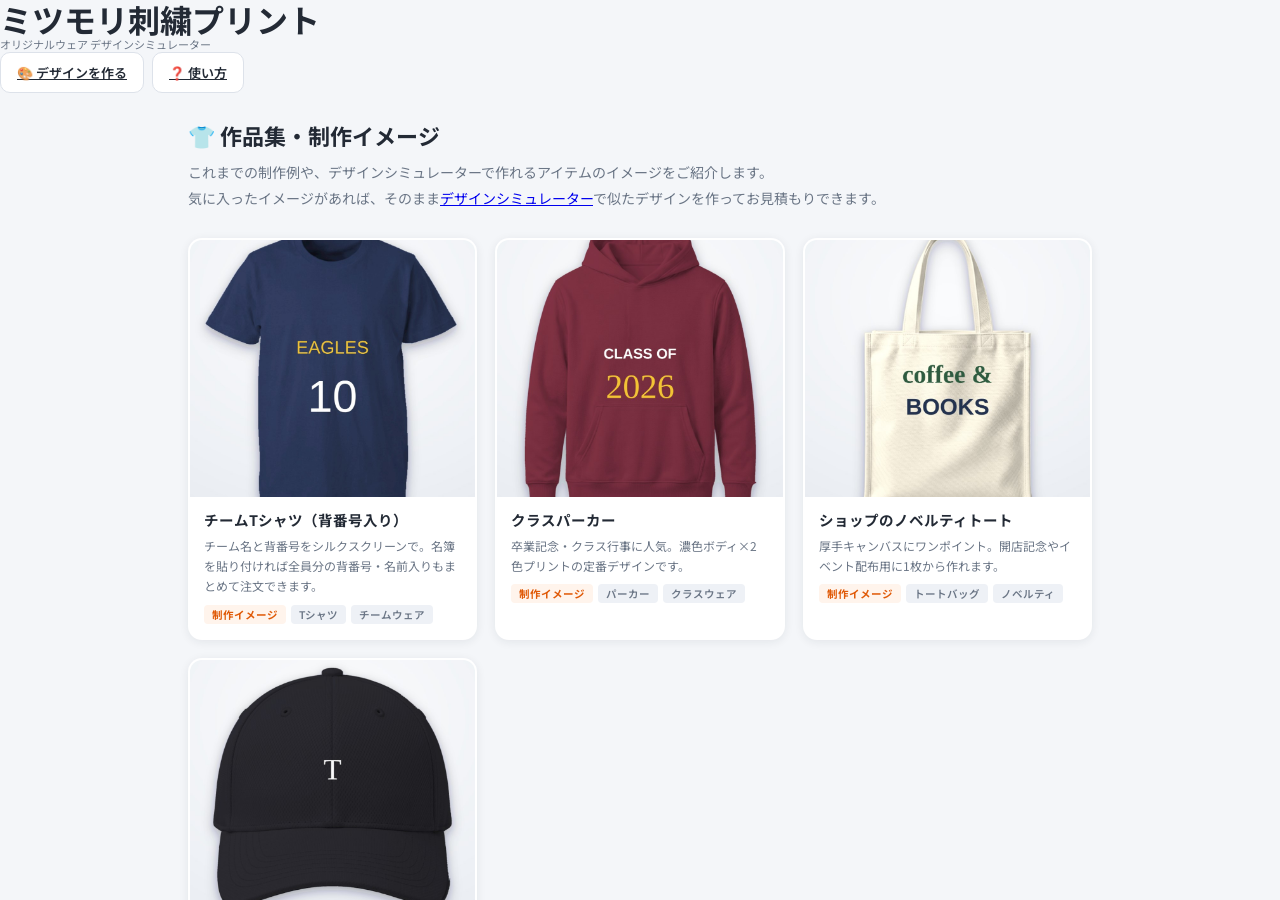
==== works.html @ 9b0c6fc4 "競合調査で採用した5機能を実装（背景透過/フォント45種/マイデザイン/商品間引き継ぎ/作品集） originalprint.jp の調査でユーザー承認を得た採用機能：  ① 画像の自動背景透過（ap" ====
<!DOCTYPE html>
<html lang="ja">
<head>
<meta charset="UTF-8">
<meta name="viewport" content="width=device-width, initial-scale=1.0">
<title>作品集｜ミツモリ刺繍プリント</title>
<meta name="description" content="ミツモリ刺繍プリントの制作事例・作品集。Tシャツ・ポロシャツ・パーカー・キャップ・トートバッグなどのオリジナルウェア制作例をご覧いただけます。">
<link rel="preconnect" href="https://fonts.googleapis.com">
<link rel="preconnect" href="https://fonts.gstatic.com" crossorigin>
<link href="https://fonts.googleapis.com/css2?family=Noto+Sans+JP:wght@400;500;700;900&display=swap" rel="stylesheet">
<link rel="stylesheet" href="css/style.css">
<style>
  /* 作品集ページ専用の追加スタイル（共通の css/style.css を継承） */
  .works-main { max-width: 1080px; margin: 0 auto; padding: 26px 18px 60px; }
  .works-lead { color: var(--sub); font-size: 14px; line-height: 1.9; margin-bottom: 26px; }
  .works-grid { display: grid; grid-template-columns: repeat(auto-fill, minmax(240px, 1fr)); gap: 18px; }
  .work-card {
    background: var(--panel); border-radius: 14px; box-shadow: var(--shadow);
    overflow: hidden; cursor: zoom-in; transition: 0.15s; border: 2px solid transparent;
  }
  .work-card:hover { transform: translateY(-3px); border-color: var(--accent); }
  .work-card img { width: 100%; display: block; aspect-ratio: 10/9; object-fit: cover; background: #eef1f5; }
  .work-body { padding: 12px 14px 14px; }
  .work-body h2 { font-size: 14.5px; margin: 0 0 6px; }
  .work-body p { font-size: 12px; color: var(--sub); line-height: 1.7; margin: 0 0 8px; }
  .work-tags { display: flex; gap: 5px; flex-wrap: wrap; }
  .work-tag { font-size: 10.5px; background: #eef1f6; border-radius: 4px; padding: 2px 8px; color: var(--sub); font-weight: 600; }
  .work-sample { font-size: 10.5px; background: #fff4ec; color: var(--accent-dark); border-radius: 4px; padding: 2px 8px; font-weight: 700; }
  .works-cta {
    margin-top: 40px; text-align: center; background: var(--panel); border-radius: 14px;
    box-shadow: var(--shadow); padding: 30px 20px;
  }
  .works-cta p { color: var(--sub); font-size: 13.5px; margin-bottom: 14px; }
  .works-cta .primary-btn { display: inline-block; text-decoration: none; padding: 13px 34px; }
  /* ライトボックス */
  .lightbox {
    position: fixed; inset: 0; background: rgba(20, 24, 32, 0.82); z-index: 90;
    display: flex; align-items: center; justify-content: center; padding: 24px; cursor: zoom-out;
  }
  .lightbox[hidden] { display: none; }
  .lightbox figure { max-width: min(860px, 94vw); margin: 0; text-align: center; }
  .lightbox img { max-width: 100%; max-height: 76vh; border-radius: 12px; background: #fff; }
  .lightbox figcaption { color: #fff; font-size: 13.5px; margin-top: 12px; line-height: 1.7; }
  .works-empty { text-align: center; color: var(--sub); padding: 60px 0; font-size: 14px; line-height: 2; }
</style>
</head>
<body>

<header id="header">
  <div class="brand">
    <a href="index.html" style="text-decoration:none;color:inherit">
      <h1>ミツモリ刺繍プリント</h1>
      <p class="brand-sub">オリジナルウェア デザインシミュレーター</p>
    </a>
  </div>
  <div class="top-actions">
    <a class="ghost-btn" href="index.html">🎨 デザインを作る</a>
    <a class="ghost-btn" href="docs/manual.html" target="_blank" rel="noopener">❓ 使い方</a>
  </div>
</header>

<main class="works-main">
  <h1 style="font-size:22px;margin-bottom:8px">👕 作品集・制作イメージ</h1>
  <p class="works-lead">
    これまでの制作例や、デザインシミュレーターで作れるアイテムのイメージをご紹介します。<br>
    気に入ったイメージがあれば、そのまま<a href="index.html">デザインシミュレーター</a>で似たデザインを作ってお見積もりできます。
  </p>
  <div class="works-grid" id="worksGrid"></div>
  <div class="works-empty" id="worksEmpty" hidden>作品を準備中です。もうしばらくお待ちください。</div>

  <div class="works-cta">
    <p>あなたのチーム・お店・イベントのオリジナルウェアも、ブラウザだけで今すぐデザインできます。</p>
    <a class="primary-btn" href="index.html">無料でデザインを作ってみる ▶</a>
  </div>
</main>

<div class="lightbox" id="lightbox" hidden>
  <figure>
    <img id="lbImg" src="" alt="">
    <figcaption id="lbCap"></figcaption>
  </figure>
</div>

<script src="js/works-data.js"></script>
<script>
(function () {
  "use strict";
  const esc = (s) => String(s == null ? "" : s).replace(/[&<>"']/g, (c) => ({ "&": "&amp;", "<": "&lt;", ">": "&gt;", '"': "&quot;", "'": "&#39;" }[c]));
  const grid = document.getElementById("worksGrid");
  const works = (typeof WORKS !== "undefined" && Array.isArray(WORKS)) ? WORKS : [];
  if (!works.length) { document.getElementById("worksEmpty").hidden = false; }
  grid.innerHTML = works.map((w, i) => `
    <figure class="work-card" data-i="${i}" style="margin:0">
      <img src="${esc(w.img)}" alt="${esc(w.title)}" loading="lazy">
      <div class="work-body">
        <h2>${esc(w.title)}</h2>
        <p>${esc(w.note)}</p>
        <div class="work-tags">
          ${w.sample ? '<span class="work-sample">制作イメージ</span>' : ""}
          ${(w.tags || []).map((t) => `<span class="work-tag">${esc(t)}</span>`).join("")}
        </div>
      </div>
    </figure>`).join("");

  const lb = document.getElementById("lightbox");
  const lbImg = document.getElementById("lbImg");
  const lbCap = document.getElementById("lbCap");
  grid.addEventListener("click", (e) => {
    const card = e.target.closest(".work-card");
    if (!card) return;
    const w = works[Number(card.dataset.i)];
    if (!w) return;
    lbImg.src = w.img;
    lbImg.alt = w.title;
    lbCap.textContent = `${w.title}${w.sample ? "（制作イメージ）" : ""} — ${w.note}`;
    lb.hidden = false;
  });
  lb.addEventListener("click", () => { lb.hidden = true; lbImg.src = ""; });
  document.addEventListener("keydown", (e) => { if (e.key === "Escape") { lb.hidden = true; lbImg.src = ""; } });
})();
</script>
</body>
</html>
---- css/style.css ----
/* =========================================================================
 * style.css — デザインシミュレーター UI
 * アクセント色などは :root の変数で変更できます。
 * ========================================================================= */
:root {
  --accent: #ff6a13;            /* メインアクセント（オレンジ） */
  --accent-dark: #e05a08;
  --ink: #232a35;
  --sub: #6b7686;
  --line: #dde2ea;
  --bg: #f4f6f9;
  --panel: #ffffff;
  --rail: #2b2f36;
  --radius: 10px;
  --shadow: 0 2px 10px rgba(25, 35, 55, 0.08);
}

* { margin: 0; padding: 0; box-sizing: border-box; }
[hidden] { display: none !important; }
/* ページ全体は縦1画面に固定し、中央の main だけをスクロールさせる。
 * これによりヘッダーと概算バーは常に画面内に固定される
 * （sticky では包含ブロックの都合でスクロール追従できなかった）。 */
html, body { height: 100%; }
body {
  font-family: "Noto Sans JP", "Hiragino Kaku Gothic ProN", sans-serif;
  color: var(--ink);
  background: var(--bg);
  display: flex;
  flex-direction: column;
  height: 100vh;
  height: 100dvh;
  overflow: hidden;
}
button { font-family: inherit; cursor: pointer; }
input, select, textarea { font-family: inherit; font-size: 14px; }

/* ---------------- ヘッダー ---------------- */
.topbar {
  display: flex; align-items: center; gap: 24px;
  background: #fff; border-bottom: 1px solid var(--line);
  padding: 10px 20px; z-index: 50; flex: 0 0 auto;
}
.brand { display: flex; flex-direction: column; line-height: 1.2; }
.brand-name { font-weight: 900; font-size: 18px; color: var(--accent); letter-spacing: 0.02em; }
.brand-sub { font-size: 11px; color: var(--sub); }
.steps { display: flex; gap: 4px; list-style: none; margin-left: auto; }
.steps li {
  display: flex; align-items: center; gap: 7px;
  padding: 7px 16px; border-radius: 999px; font-size: 13px; font-weight: 700;
  color: var(--sub); background: transparent;
}
.steps li .num {
  width: 22px; height: 22px; border-radius: 50%;
  background: #cfd6e0; color: #fff; font-size: 12px;
  display: inline-flex; align-items: center; justify-content: center;
}
.steps li.active { background: #fff2e8; color: var(--accent-dark); }
.steps li.active .num { background: var(--accent); }
.steps li.done .num { background: #38b26a; }
.top-actions { display: flex; gap: 8px; }

/* ---------------- 汎用ボタン ---------------- */
.primary-btn {
  background: var(--accent); color: #fff; border: none;
  padding: 12px 26px; border-radius: var(--radius);
  font-size: 15px; font-weight: 700; box-shadow: var(--shadow);
  transition: background 0.15s;
}
.primary-btn:hover { background: var(--accent-dark); }
.primary-btn:disabled { background: #c9ced6; cursor: not-allowed; box-shadow: none; }
.ghost-btn {
  background: #fff; color: var(--ink); border: 1px solid var(--line);
  padding: 10px 16px; border-radius: var(--radius); font-size: 13px; font-weight: 600;
  display: inline-flex; align-items: center; gap: 6px;
}
.ghost-btn:hover { border-color: var(--accent); color: var(--accent-dark); }
.primary-btn.small, .ghost-btn.small { padding: 7px 14px; font-size: 12px; }

/* ---------------- ステップ表示 ---------------- */
main { flex: 1 1 auto; overflow-y: auto; min-height: 0; }
.step { display: none; }
.step.active { display: block; }
/* STEP2（エディタ）は main の高さいっぱいに広げ、内部の各パネルで個別スクロール */
#step2.active { height: 100%; }

/* ---------------- STEP1 商品選択 ---------------- */
.step1-inner { max-width: 1080px; margin: 0 auto; padding: 36px 20px 60px; }
.step1-inner h1 { font-size: 26px; margin-bottom: 10px; }
.lead { color: var(--sub); margin-bottom: 22px; font-size: 14px; }
.restore-banner {
  display: flex; align-items: center; gap: 12px; flex-wrap: wrap;
  background: #fff8ef; border: 1px solid #ffd9b8; border-radius: var(--radius);
  padding: 12px 16px; margin-bottom: 20px; font-size: 14px;
}
.product-grid {
  display: grid; grid-template-columns: repeat(auto-fill, minmax(220px, 1fr)); gap: 18px;
}
.product-card {
  background: var(--panel); border: 2px solid transparent; border-radius: 14px;
  box-shadow: var(--shadow); padding: 14px; text-align: left; transition: 0.15s;
}
.product-card:hover { border-color: var(--accent); transform: translateY(-2px); }
/* 商品サムネは薄いスタジオ調タイル背景＋接地シャドウ。白い商品でも輪郭・立体感が出る */
.product-card svg { width: 100%; height: 190px; display: block; border-radius: 10px;
  background: radial-gradient(125% 100% at 50% 30%, #f6f8fa 0%, #eaedf1 60%, #dfe3e9 100%);
  filter: drop-shadow(0 9px 11px rgba(28, 40, 60, 0.17)); }
.product-card .pc-cat { font-size: 11px; color: var(--accent-dark); font-weight: 700; }
.product-card .pc-name { font-size: 15px; font-weight: 700; margin: 2px 0; }
.product-card .pc-price { font-size: 13px; color: var(--sub); }
.product-card .pc-price b { color: var(--ink); font-size: 16px; }
.product-card .pc-note { font-size: 11px; color: var(--sub); margin-top: 6px; }
.product-card .pc-badges { margin-top: 6px; display: flex; gap: 4px; flex-wrap: wrap; }
.pc-badge { font-size: 10px; background: #eef1f6; border-radius: 4px; padding: 2px 7px; color: var(--sub); font-weight: 600; }

/* ---------------- STEP2 エディタ ---------------- */
.editor-layout {
  display: grid;
  grid-template-columns: 74px 264px 1fr 240px;
  gap: 0;
  height: 100%;
  min-height: 540px;
}
.toolrail {
  background: var(--rail); display: flex; flex-direction: column; padding-top: 8px;
}
.toolrail button {
  background: none; border: none; color: #aab2bd;
  padding: 13px 4px; font-size: 11px; font-weight: 700;
  display: flex; flex-direction: column; align-items: center; gap: 4px;
  border-left: 3px solid transparent;
}
.toolrail button .tr-icon { font-size: 19px; font-style: normal; }
.toolrail button.active { color: #fff; background: rgba(255, 255, 255, 0.08); border-left-color: var(--accent); }
.toolrail button:hover { color: #fff; }

.toolpanel {
  background: var(--panel); border-right: 1px solid var(--line);
  overflow-y: auto; padding: 16px 14px;
}
.toolpanel h3 { font-size: 13px; margin-bottom: 10px; color: var(--ink); }
.toolpanel .tp-section { margin-bottom: 18px; }
.tp-label { font-size: 11.5px; font-weight: 700; color: var(--sub); display: block; margin: 10px 0 5px; }
.toolpanel textarea, .toolpanel select, .toolpanel input[type="text"] {
  width: 100%; border: 1px solid var(--line); border-radius: 8px; padding: 8px;
}
.toolpanel textarea { resize: vertical; min-height: 54px; }
.toolpanel input[type="range"] { width: 100%; accent-color: var(--accent); }
.range-row { display: flex; align-items: center; gap: 8px; }
.range-row output { font-size: 12px; color: var(--sub); min-width: 34px; text-align: right; }

.swatches { display: flex; flex-wrap: wrap; gap: 7px; }
.swatch {
  width: 30px; height: 30px; border-radius: 50%;
  border: 2px solid rgba(0, 0, 0, 0.12); padding: 0;
  position: relative; flex: 0 0 auto;
}
.swatch.selected { outline: 3px solid var(--accent); outline-offset: 2px; }
.swatch-name { font-size: 11px; color: var(--sub); margin-top: 6px; min-height: 15px; }

.stamp-grid { display: grid; grid-template-columns: repeat(4, 1fr); gap: 8px; }
.stamp-btn {
  background: #f6f8fb; border: 1px solid var(--line); border-radius: 8px;
  aspect-ratio: 1; padding: 8px;
}
.stamp-btn:hover { border-color: var(--accent); background: #fff4ec; }
.stamp-btn svg { width: 100%; height: 100%; }

.upload-zone {
  border: 2px dashed var(--line); border-radius: var(--radius);
  padding: 26px 12px; text-align: center; color: var(--sub); font-size: 12.5px;
  background: #fafbfd; cursor: pointer;
}
.upload-zone.dragover { border-color: var(--accent); background: #fff4ec; }
.upload-note { font-size: 11px; color: var(--sub); margin-top: 10px; line-height: 1.7; }
/* 背景透過（選択中の画像）操作列 */
.bg-remove-row { display: flex; flex-direction: column; gap: 8px; }
.bg-remove-row select { padding: 8px; border: 1px solid var(--line); border-radius: 8px; font-size: 12.5px; }
.bg-remove-row .primary-btn { padding: 10px; font-size: 13.5px; }
.bg-remove-row button:not(.primary-btn) {
  padding: 8px; border: 1px solid var(--line); border-radius: 8px; background: #fff;
  font-size: 12.5px; color: var(--ink); cursor: pointer;
}
.bg-remove-row button:not(.primary-btn):disabled { opacity: 0.45; cursor: default; }

/* ---- マイデザイン ---- */
.md-note { font-size: 12px; color: var(--sub); line-height: 1.7; margin: 6px 0 12px; }
.md-savebar { display: flex; gap: 8px; margin-bottom: 14px; flex-wrap: wrap; }
.md-savebar input { flex: 1; min-width: 200px; padding: 10px; border: 1px solid var(--line); border-radius: 8px; font-size: 13px; }
.md-savebar .primary-btn { padding: 10px 16px; font-size: 13px; }
.md-grid { display: grid; grid-template-columns: repeat(auto-fill, minmax(160px, 1fr)); gap: 12px; max-height: 46vh; overflow-y: auto; padding: 2px; }
.md-card { border: 1px solid var(--line); border-radius: 12px; padding: 10px; background: #fff; margin: 0; display: flex; flex-direction: column; gap: 6px; }
.md-card img { width: 100%; border-radius: 8px; background: #f1f3f7; display: block; }
.md-noimg { width: 100%; aspect-ratio: 700/760; border-radius: 8px; background: #f1f3f7; display: flex; align-items: center; justify-content: center; font-size: 34px; }
.md-card figcaption b { display: block; font-size: 13px; overflow: hidden; text-overflow: ellipsis; white-space: nowrap; }
.md-card figcaption span { font-size: 11px; color: var(--sub); }
.md-actions { display: flex; gap: 6px; }
.md-actions .primary-btn { flex: 1; padding: 7px 0; font-size: 12.5px; margin: 0; }
.md-actions button:not(.primary-btn) {
  padding: 7px 10px; border: 1px solid var(--line); border-radius: 8px; background: #fff;
  font-size: 12px; color: var(--sub); cursor: pointer;
}
.md-actions button:not(.primary-btn):hover { color: #d33; border-color: #d33; }
.md-empty { font-size: 13px; color: var(--sub); text-align: center; padding: 26px 0; line-height: 1.9; }
.md-close { margin-top: 14px; }

.method-option {
  display: block; border: 2px solid var(--line); border-radius: var(--radius);
  padding: 10px 12px; margin-bottom: 8px; cursor: pointer; background: #fff;
}
.method-option.selected { border-color: var(--accent); background: #fff8f2; }
.method-option .mo-name { font-weight: 700; font-size: 13.5px; }
.method-option .mo-desc { font-size: 11px; color: var(--sub); margin-top: 3px; line-height: 1.5; }
.method-option input { margin-right: 6px; accent-color: var(--accent); }

.canvas-col { display: flex; flex-direction: column; min-width: 0; }
.canvas-toolbar {
  display: flex; gap: 14px; padding: 8px 12px; background: #fff;
  border-bottom: 1px solid var(--line); flex-wrap: wrap;
}
.ct-group { display: flex; gap: 4px; }
.canvas-toolbar button {
  background: #fff; border: 1px solid var(--line); border-radius: 7px;
  padding: 6px 11px; font-size: 12px; font-weight: 600; color: var(--ink);
}
.canvas-toolbar button:hover { border-color: var(--accent); color: var(--accent-dark); }
.canvas-toolbar button.on { background: var(--accent); border-color: var(--accent); color: #fff; }
.canvas-wrap {
  flex: 1; display: flex; align-items: center; justify-content: center;
  overflow: hidden; background: radial-gradient(130% 100% at 50% 28%, #fbfcfd 0%, #eef1f5 58%, #e3e7ed 100%);
  position: relative;
}
/* 商品モックアップに接地シャドウ（白い商品も立体的に見せる） */
#stage .mockup { filter: drop-shadow(0 12px 16px rgba(28, 40, 60, 0.16)); }
#stage { width: 100%; height: 100%; touch-action: none; user-select: none; }
#stage .obj.editable { cursor: move; }

.position-bar {
  display: flex; align-items: center; gap: 12px;
  background: #fff; border-top: 1px solid var(--line); padding: 8px 14px;
}
.pb-label { font-size: 12px; font-weight: 700; color: var(--sub); flex: 0 0 auto; }
.pb-thumbs { display: flex; gap: 8px; overflow-x: auto; }
.pos-thumb {
  border: 2px solid var(--line); background: #fff; border-radius: 8px;
  width: 76px; padding: 5px 4px 3px; flex: 0 0 auto; position: relative;
}
.pos-thumb.selected { border-color: var(--accent); background: #fff8f2; }
.pos-thumb svg { width: 100%; height: 44px; display: block; }
.pos-thumb .pt-name { font-size: 10px; font-weight: 700; color: var(--sub); display: block; margin-top: 2px; }
.pos-thumb.selected .pt-name { color: var(--accent-dark); }
.pos-thumb .pt-count {
  position: absolute; top: -7px; right: -7px; background: var(--accent); color: #fff;
  border-radius: 50%; width: 19px; height: 19px; font-size: 11px; font-weight: 700;
  display: flex; align-items: center; justify-content: center;
}

.side-panel {
  background: var(--panel); border-left: 1px solid var(--line);
  overflow-y: auto; padding: 14px 12px; display: flex; flex-direction: column; gap: 14px;
}
.side-box h3 { font-size: 12.5px; margin-bottom: 8px; }
.layer-list { display: flex; flex-direction: column; gap: 5px; min-height: 40px; }
.layer-row {
  display: flex; align-items: center; gap: 6px;
  border: 1px solid var(--line); border-radius: 8px; padding: 6px 8px;
  font-size: 12px; background: #fff; cursor: pointer;
}
.layer-row.selected { border-color: var(--accent); background: #fff8f2; }
.layer-row .lr-label { flex: 1; overflow: hidden; text-overflow: ellipsis; white-space: nowrap; }
.layer-row button {
  background: none; border: none; font-size: 13px; color: var(--sub); padding: 2px 4px;
}
.layer-row button:hover { color: var(--accent-dark); }
.layer-empty { font-size: 11.5px; color: var(--sub); }
.area-info { font-size: 12px; color: var(--sub); line-height: 1.8; }
.area-info b { color: var(--ink); }
.method-chip {
  display: inline-block; background: #eef7f0; color: #237a46; border-radius: 5px;
  font-size: 11px; font-weight: 700; padding: 2px 8px;
}

/* ---------------- STEP3 見積もり ---------------- */
.quote-layout {
  max-width: 1080px; margin: 0 auto; padding: 30px 20px 60px;
  display: grid; grid-template-columns: 1fr 1.2fr; gap: 28px; align-items: start;
}
.quote-form, .quote-result {
  background: var(--panel); border-radius: 14px; box-shadow: var(--shadow); padding: 24px;
}
.quote-form h2, .quote-result h2 { font-size: 18px; margin-bottom: 6px; }
.hint { font-size: 12px; color: var(--sub); margin-bottom: 16px; }
.size-inputs { display: grid; grid-template-columns: repeat(auto-fill, minmax(96px, 1fr)); gap: 10px; }
.size-cell label { font-size: 12px; font-weight: 700; color: var(--sub); display: block; margin-bottom: 4px; }
.size-cell input {
  width: 100%; border: 1px solid var(--line); border-radius: 8px; padding: 9px 8px;
  font-size: 16px; text-align: center;
}
.size-cell input:focus { border-color: var(--accent); outline: none; }
.size-note { font-size: 10.5px; color: var(--sub); }
.customer-box { margin-top: 18px; }
.customer-box label { font-size: 12px; font-weight: 700; color: var(--sub); }
.customer-box input { width: 100%; margin-top: 5px; border: 1px solid var(--line); border-radius: 8px; padding: 9px; }

.alert { border-radius: 8px; padding: 10px 12px; font-size: 12.5px; margin-top: 14px; line-height: 1.6; }
.alert.warn { background: #fff8e8; border: 1px solid #f0d890; color: #8a6d1a; }
.alert.error { background: #fdeeee; border: 1px solid #f0b6b6; color: #a13030; }

.design-summary { margin-top: 18px; display: flex; flex-wrap: wrap; gap: 10px; }
.ds-item {
  border: 1px solid var(--line); border-radius: 10px; padding: 8px; width: 108px;
  text-align: center; background: #fff;
}
.ds-item svg { width: 100%; height: 62px; }
.ds-item .ds-name { font-size: 11px; font-weight: 700; }
.ds-item .ds-meta { font-size: 10px; color: var(--sub); }

.quote-table { width: 100%; border-collapse: collapse; font-size: 13px; margin-top: 8px; }
.quote-table th {
  text-align: left; font-size: 11px; color: var(--sub); font-weight: 700;
  border-bottom: 2px solid var(--line); padding: 6px 8px;
}
.quote-table td { border-bottom: 1px solid var(--line); padding: 8px; vertical-align: top; }
.quote-table td.num, .quote-table th.num { text-align: right; white-space: nowrap; }
.quote-table .q-detail { font-size: 11px; color: var(--sub); display: block; }
.quote-totals { margin-top: 14px; border-top: 2px solid var(--ink); padding-top: 12px; }
.qt-row { display: flex; justify-content: space-between; font-size: 13.5px; padding: 3px 4px; }
.qt-row.total { font-size: 20px; font-weight: 900; color: var(--accent-dark); padding-top: 8px; }
.qt-row.per { color: var(--sub); font-size: 12.5px; }
.quote-empty { color: var(--sub); font-size: 13px; padding: 20px 0; }
.quote-actions { margin-top: 20px; display: flex; flex-direction: column; gap: 10px; }
.dl-row { display: flex; gap: 8px; flex-wrap: wrap; }
.primary-btn.full, .ghost-btn.full { width: 100%; justify-content: center; }

/* ---------------- 注文フォーム ---------------- */
.form-head { margin-top: 26px; padding-top: 18px; border-top: 1px solid var(--line); }
.contact-grid { display: grid; grid-template-columns: 1fr 1fr; gap: 12px; margin-top: 6px; }
.contact-grid label { font-size: 12px; font-weight: 700; color: var(--sub); display: flex; flex-direction: column; gap: 5px; }
.contact-grid label.full { grid-column: 1 / -1; }
.contact-grid input, .contact-grid textarea {
  border: 1px solid var(--line); border-radius: 8px; padding: 9px 10px; font-weight: 400; color: var(--ink);
}
.contact-grid input:focus, .contact-grid textarea:focus { border-color: var(--accent); outline: none; }
.contact-grid textarea { resize: vertical; }
.req { background: var(--accent); color: #fff; font-size: 10px; border-radius: 4px; padding: 1px 6px; margin-left: 4px; }

.prod-box, .order-box {
  margin-top: 16px; border: 1px solid var(--line); border-radius: 12px; padding: 14px 16px; background: #fbfcfe;
}
.prod-box h3, .order-box h3 { font-size: 14px; margin-bottom: 4px; }
.prod-box .dl-row { margin-top: 8px; }
.order-box { border-color: var(--box-line, #ffd9b8); background: #fff8f2; }
.agree-row { display: flex; gap: 9px; align-items: flex-start; font-size: 12.5px; color: var(--ink); margin: 10px 0 12px; cursor: pointer; line-height: 1.6; }
.agree-row input { margin-top: 3px; width: 17px; height: 17px; accent-color: var(--accent); flex: 0 0 auto; }
.agree-row a { color: var(--accent-dark); }
.order-note { font-size: 11px; color: var(--sub); margin-top: 10px; line-height: 1.7; }
#orderErrors .alert ul { margin: 6px 0 0 18px; }
#orderErrors .alert li { margin: 2px 0; }

/* 注文完了オーバーレイ */
.order-complete {
  position: fixed; inset: 0; z-index: 300; background: rgba(20, 28, 42, 0.55);
  display: flex; align-items: center; justify-content: center; padding: 20px;
}
.order-complete[hidden] { display: none; }
.oc-card {
  background: #fff; border-radius: 16px; max-width: 480px; width: 100%;
  box-shadow: 0 18px 50px rgba(0, 0, 0, 0.3); padding: 30px 28px; text-align: center;
  max-height: 90vh; overflow-y: auto;
}
.oc-badge { font-size: 44px; }
.oc-card h2 { font-size: 20px; margin: 6px 0 10px; }
.oc-card p { font-size: 13.5px; color: var(--ink); line-height: 1.7; margin: 8px 0; }
.oc-no { font-size: 15px; }
.oc-no b { color: var(--accent-dark); font-size: 18px; letter-spacing: 0.03em; }
.oc-fallback { color: var(--sub); font-size: 12px; margin-top: 14px; }
.oc-text { width: 100%; border: 1px solid var(--line); border-radius: 8px; padding: 8px; font-size: 11px; margin: 6px 0; }
.oc-tel { background: #fff8f2; border-radius: 8px; padding: 8px; font-size: 12.5px; }
.oc-tel b { color: var(--accent-dark); }
.oc-card .primary-btn { margin-top: 14px; }

/* チーム名簿 */
.roster-box { margin-top: 16px; border: 1px solid var(--line); border-radius: 10px; background: #fbfcfe; }
.roster-box > summary { cursor: pointer; padding: 12px 16px; font-weight: 700; font-size: 14px; list-style: none; }
.roster-box > summary::-webkit-details-marker { display: none; }
.roster-box > summary::before { content: "▸ "; color: var(--accent); }
.roster-box[open] > summary::before { content: "▾ "; }
.roster-inner { padding: 0 16px 16px; }
.roster-inner code { background: rgba(127,127,127,.15); padding: 1px 5px; border-radius: 4px; font-size: .9em; }
.roster-toggle { display: flex; align-items: center; gap: 8px; font-size: 13px; font-weight: 700; margin: 6px 0; cursor: pointer; }
.roster-toggle input { width: 16px; height: 16px; accent-color: var(--accent); }
.roster-inner textarea { width: 100%; border: 1px solid var(--line); border-radius: 8px; padding: 9px; font-size: 13px; resize: vertical; }
.roster-actions { display: flex; align-items: center; gap: 12px; margin: 10px 0; }
.roster-count { font-size: 12.5px; color: var(--sub); font-weight: 700; }
.roster-table { max-height: 220px; overflow-y: auto; }
.roster-table table { width: 100%; border-collapse: collapse; font-size: 12.5px; }
.roster-table th, .roster-table td { border: 1px solid var(--line); padding: 5px 9px; text-align: left; }
.roster-table th { background: rgba(255,106,19,.08); color: var(--accent-dark); position: sticky; top: 0; }
.roster-grid { grid-template-columns: repeat(auto-fill, minmax(180px, 1fr)); }
.roster-grid .fp-fig figcaption { font-size: 11px; }

/* 全面プレビュー */
.fp-card { max-width: 860px; text-align: left; }
.fp-inner h2 { font-size: 18px; text-align: center; }
.fp-sub { text-align: center; color: var(--sub); font-size: 13px; margin-bottom: 12px; }
.fp-grid { display: grid; grid-template-columns: repeat(auto-fit, minmax(260px, 1fr)); gap: 14px; }
.fp-fig { border: 1px solid var(--line); border-radius: 12px; overflow: hidden; background: #fff; margin: 0; }
.fp-fig img { width: 100%; display: block; background: #fff; }
.fp-svg { background: #fff; }
.fp-svg svg { width: 100%; height: auto; display: block; }
.fp-fig figcaption { padding: 8px 12px; font-size: 12px; border-top: 1px solid var(--line); }
.fp-fig figcaption span { color: var(--sub); }
.fp-note { text-align: center; color: var(--sub); font-size: 11.5px; margin-top: 10px; }
.fp-card .primary-btn { display: block; margin: 12px auto 0; }

/* ---------------- 概算バー ---------------- */
.estimate-bar {
  flex: 0 0 auto; z-index: 50;
  background: #fff; border-top: 2px solid var(--line);
  display: flex; align-items: center; justify-content: space-between;
  padding: 10px 22px; gap: 16px;
}
.eb-label { font-size: 11px; color: var(--sub); font-weight: 700; display: block; }
.eb-total b { font-size: 24px; color: var(--accent-dark); letter-spacing: 0.01em; }
.eb-per { font-size: 12px; color: var(--sub); margin-left: 10px; }
.eb-nav { display: flex; gap: 10px; }

/* ---------------- 見積書（印刷用） ---------------- */
.quote-sheet { display: none; }
@media print {
  body > *:not(#quoteSheet) { display: none !important; }
  /* 画面用の height:100dvh / overflow:hidden のままだと2ページ目以降が
   * 切り捨てられるため、印刷時は解除して全ページ出力する */
  html, body { height: auto !important; overflow: visible !important; }
  body { background: #fff; display: block; }
  .quote-sheet { display: block; padding: 10mm 12mm; font-size: 12px; color: #000; }
  .qs-header { display: flex; justify-content: space-between; align-items: flex-start; margin-bottom: 8mm; }
  .qs-title { font-size: 26px; letter-spacing: 0.35em; font-weight: 700; }
  .qs-shop { text-align: right; font-size: 11px; line-height: 1.7; }
  .qs-shop .qs-shopname { font-size: 14px; font-weight: 700; }
  .qs-to { font-size: 16px; border-bottom: 1.5px solid #000; display: inline-block; padding: 2px 30px 2px 4px; margin-bottom: 4mm; }
  .qs-meta { font-size: 11px; margin-bottom: 5mm; }
  .qs-grand { font-size: 18px; font-weight: 700; border: 2px solid #000; display: inline-block; padding: 3mm 10mm; margin-bottom: 5mm; }
  .qs-table { width: 100%; border-collapse: collapse; margin-bottom: 5mm; }
  .qs-table th, .qs-table td { border: 1px solid #555; padding: 2mm 2.5mm; }
  .qs-table th { background: #f0f0f0; font-size: 11px; }
  .qs-table td.num { text-align: right; }
  .qs-table td .q-detail { color: #555; font-size: 10px; display: block; }
  .qs-designs { display: flex; gap: 6mm; flex-wrap: wrap; margin-bottom: 5mm; }
  .qs-designs figure { text-align: center; font-size: 10px; }
  .qs-designs svg { width: 34mm; height: 24mm; border: 1px solid #ccc; }
  .qs-note { font-size: 10px; color: #444; line-height: 1.8; }
}

/* ---------------- 追加UI（テンプレ・トースト・フロー） ---------------- */
.flow-strip {
  display: flex; gap: 10px; flex-wrap: wrap; margin-bottom: 24px;
}
.flow-strip span {
  background: #fff; border: 1px solid var(--line); border-radius: 999px;
  padding: 7px 14px; font-size: 12px; color: var(--sub); font-weight: 600;
  display: inline-flex; align-items: center; gap: 8px;
}
.flow-strip b {
  background: var(--accent); color: #fff; width: 20px; height: 20px; border-radius: 50%;
  display: inline-flex; align-items: center; justify-content: center; font-size: 11px;
}

.template-grid { display: grid; grid-template-columns: 1fr 1fr; gap: 10px; }
.template-card {
  background: #fff; border: 1.5px solid var(--line); border-radius: 10px;
  padding: 8px 6px; text-align: center; transition: 0.15s;
}
.template-card:hover { border-color: var(--accent); background: #fff8f2; transform: translateY(-1px); }
.template-card svg { width: 100%; height: 84px; display: block; background: #fafbfd; border-radius: 6px; }
.template-card .tc-name { display: block; font-size: 11.5px; font-weight: 700; margin-top: 6px; }
.template-card .tc-tag { display: block; font-size: 10px; color: var(--sub); }

.check-row {
  display: flex; align-items: center; gap: 7px;
  font-size: 12.5px; font-weight: 600; margin-top: 12px; cursor: pointer;
}
.check-row input { accent-color: var(--accent); width: 16px; height: 16px; }

.sel-actions { margin-left: auto; }
.sel-actions button { background: #eef4ff; border-color: #bcd2f7; }
.sel-actions button:disabled { opacity: 0.4; cursor: not-allowed; }

.toast-box {
  position: fixed; right: 18px; bottom: 84px; z-index: 200;
  display: flex; flex-direction: column; gap: 8px; align-items: flex-end;
  pointer-events: none;
}
.toast {
  background: #2b2f36; color: #fff; font-size: 13px; font-weight: 600;
  border-radius: 10px; padding: 11px 16px; max-width: 340px;
  box-shadow: 0 6px 22px rgba(20, 30, 50, 0.25);
  opacity: 0; transform: translateY(8px); transition: 0.3s;
}
.toast.show { opacity: 1; transform: translateY(0); }
.toast.warn { background: #8a4d10; }

/* ---------------- レスポンシブ ---------------- */
@media (max-width: 1080px) {
  /* レイヤー・エリア情報パネルは消さず、キャンバスの下に全幅で並べる
   * （タブレット・スマホでも重ね順の入替と色数/実寸の確認ができるように） */
  .editor-layout {
    grid-template-columns: 64px 230px 1fr;
    grid-template-rows: minmax(0, 1fr) auto;
    height: auto; min-height: calc(100vh - 130px);
  }
  .toolrail { grid-row: 1 / 3; }
  .toolpanel { grid-row: 1 / 3; }
  .side-panel {
    grid-column: 3; grid-row: 2;
    border-left: none; border-top: 1px solid var(--line);
    flex-direction: row; flex-wrap: wrap; gap: 20px;
  }
  .side-panel .side-box { flex: 1 1 240px; }
  .quote-layout { grid-template-columns: 1fr; }
}
@media (max-width: 760px) {
  .topbar { flex-wrap: wrap; gap: 8px; padding: 8px 12px; }
  .steps { order: 3; width: 100%; justify-content: center; margin-left: 0; }
  .steps li { padding: 5px 10px; font-size: 11px; }
  .editor-layout {
    grid-template-columns: 1fr; grid-template-rows: auto auto minmax(320px, 1fr) auto;
    height: auto;
  }
  .toolrail { flex-direction: row; padding: 0; overflow-x: auto; grid-row: auto; }
  .toolrail button { flex: 1; border-left: none; border-bottom: 3px solid transparent; padding: 9px 2px; }
  .toolrail button.active { border-left: none; border-bottom-color: var(--accent); }
  .toolpanel { max-height: 300px; border-right: none; border-bottom: 1px solid var(--line); grid-row: auto; }
  .canvas-wrap { min-height: 340px; }
  .side-panel { grid-column: 1; flex-direction: column; }
  .contact-grid { grid-template-columns: 1fr; }
  .eb-total b { font-size: 19px; }
  .estimate-bar { padding: 8px 12px; }
}
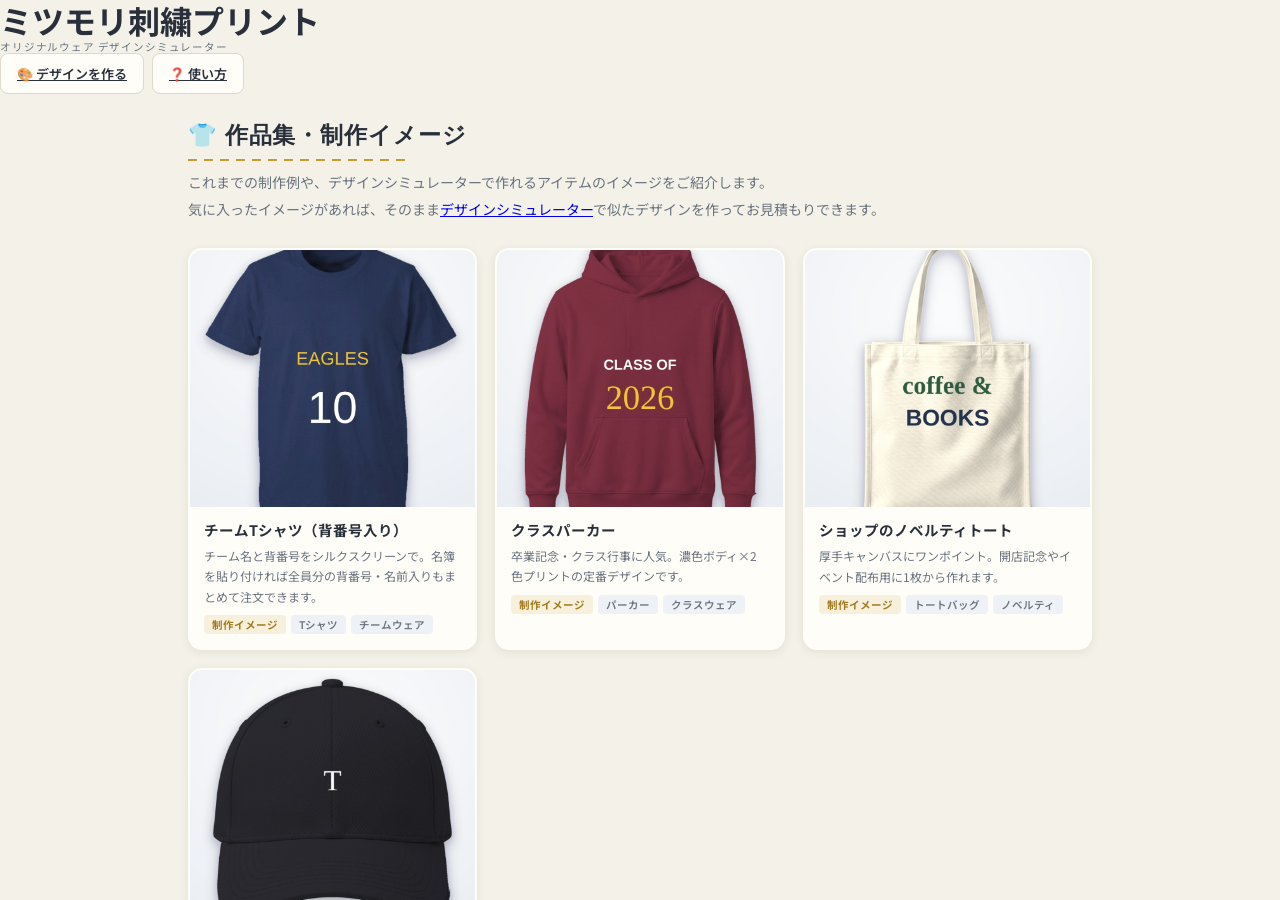
==== commit 1e66a95b: "サイトデザインを刷新：藍×金糸×生成り＋なみ縫いステッチ（脱・参考サイト） 参考にした他社シミュレーター（オレンジ×白）に酷似していた見た目を、 構成・操作・クラス名は一切変えずにビジュアルだけ独自ブ" ====
--- a/works.html
+++ b/works.html
@@ -18,14 +18,14 @@
     background: var(--panel); border-radius: 14px; box-shadow: var(--shadow);
     overflow: hidden; cursor: zoom-in; transition: 0.15s; border: 2px solid transparent;
   }
-  .work-card:hover { transform: translateY(-3px); border-color: var(--accent); }
+  .work-card:hover { transform: translateY(-3px); border-color: var(--accent); outline: 1.5px dashed var(--gold); outline-offset: 3px; }
   .work-card img { width: 100%; display: block; aspect-ratio: 10/9; object-fit: cover; background: #eef1f5; }
   .work-body { padding: 12px 14px 14px; }
   .work-body h2 { font-size: 14.5px; margin: 0 0 6px; }
   .work-body p { font-size: 12px; color: var(--sub); line-height: 1.7; margin: 0 0 8px; }
   .work-tags { display: flex; gap: 5px; flex-wrap: wrap; }
   .work-tag { font-size: 10.5px; background: #eef1f6; border-radius: 4px; padding: 2px 8px; color: var(--sub); font-weight: 600; }
-  .work-sample { font-size: 10.5px; background: #fff4ec; color: var(--accent-dark); border-radius: 4px; padding: 2px 8px; font-weight: 700; }
+  .work-sample { font-size: 10.5px; background: var(--tint); color: var(--gold-dark); border-radius: 4px; padding: 2px 8px; font-weight: 700; }
   .works-cta {
     margin-top: 40px; text-align: center; background: var(--panel); border-radius: 14px;
     box-shadow: var(--shadow); padding: 30px 20px;
@@ -60,7 +60,7 @@
 </header>
 
 <main class="works-main">
-  <h1 style="font-size:22px;margin-bottom:8px">👕 作品集・制作イメージ</h1>
+  <h1 style="font-family:var(--font-head);font-size:23px;letter-spacing:.04em;margin-bottom:8px;padding-bottom:10px;background:var(--stitch) left bottom / 220px 2px no-repeat">👕 作品集・制作イメージ</h1>
   <p class="works-lead">
     これまでの制作例や、デザインシミュレーターで作れるアイテムのイメージをご紹介します。<br>
     気に入ったイメージがあれば、そのまま<a href="index.html">デザインシミュレーター</a>で似たデザインを作ってお見積もりできます。
--- a/css/style.css
+++ b/css/style.css
@@ -1,18 +1,29 @@
 /* =========================================================================
  * style.css — デザインシミュレーター UI
- * アクセント色などは :root の変数で変更できます。
+ * ブランド方針（2026-07 デザイン刷新）:
+ *   「藍色（インディゴ）× 金糸 × 生成り」＋ なみ縫いステッチ点線モチーフ。
+ *   刺繍糸と生地の世界観で、参考にした他社シミュレーターの
+ *   オレンジ×白の印象から視覚的に完全に切り離す。構成・クラス名は不変。
  * ========================================================================= */
 :root {
-  --accent: #ff6a13;            /* メインアクセント（オレンジ） */
-  --accent-dark: #e05a08;
-  --ink: #232a35;
-  --sub: #6b7686;
-  --line: #dde2ea;
-  --bg: #f4f6f9;
-  --panel: #ffffff;
-  --rail: #2b2f36;
-  --radius: 10px;
-  --shadow: 0 2px 10px rgba(25, 35, 55, 0.08);
+  --accent: #2c4e79;            /* 藍（メイン。ボタン・選択状態） */
+  --accent-dark: #22406a;
+  --gold: #c69a35;              /* 金糸（強調・ステッチ点線・合計金額） */
+  --gold-dark: #a37c22;
+  --gold-bright: #edc158;       /* 濃紺の上で使う明るい金 */
+  --tint: #f7f0dd;              /* 選択状態の生成り金ハイライト */
+  --tint-blue: #edf2f8;         /* 藍の淡いハイライト */
+  --ink: #29303b;
+  --sub: #6a7480;
+  --line: #ded9cb;
+  --bg: #f4f1e8;                /* 生成り（未晒しの布） */
+  --panel: #fffdf8;
+  --rail: #223049;              /* 左ツールレールは濃藍 */
+  --radius: 8px;
+  --shadow: 0 2px 10px rgba(60, 52, 30, 0.09);
+  --font-head: "Shippori Mincho B1", "Hiragino Mincho ProN", serif;
+  /* なみ縫いステッチ（点線）の共通グラデ */
+  --stitch: repeating-linear-gradient(90deg, var(--gold) 0 9px, transparent 9px 16px);
 }
 
 * { margin: 0; padding: 0; box-sizing: border-box; }
@@ -35,28 +46,42 @@
 input, select, textarea { font-family: inherit; font-size: 14px; }
 
 /* ---------------- ヘッダー ---------------- */
+/* 下辺に「なみ縫い」の金ステッチ。ブランドの一番の顔 */
 .topbar {
   display: flex; align-items: center; gap: 24px;
-  background: #fff; border-bottom: 1px solid var(--line);
+  background: var(--panel); border-bottom: 1px solid var(--line);
   padding: 10px 20px; z-index: 50; flex: 0 0 auto;
-}
-.brand { display: flex; flex-direction: column; line-height: 1.2; }
-.brand-name { font-weight: 900; font-size: 18px; color: var(--accent); letter-spacing: 0.02em; }
-.brand-sub { font-size: 11px; color: var(--sub); }
-.steps { display: flex; gap: 4px; list-style: none; margin-left: auto; }
+  position: relative;
+}
+.topbar::after {
+  content: ""; position: absolute; left: 0; right: 0; bottom: -1px; height: 2px;
+  background: var(--stitch);
+  pointer-events: none;
+}
+.brand { display: flex; flex-direction: column; line-height: 1.25; }
+.brand-name {
+  font-family: var(--font-head); font-weight: 700; font-size: 19px;
+  color: var(--accent-dark); letter-spacing: 0.06em;
+}
+.brand-sub { font-size: 10.5px; color: var(--sub); letter-spacing: 0.08em; }
+.steps { display: flex; gap: 6px; list-style: none; margin-left: auto; }
+/* ステップは「織りネームタグ」風の角ばったラベル */
 .steps li {
   display: flex; align-items: center; gap: 7px;
-  padding: 7px 16px; border-radius: 999px; font-size: 13px; font-weight: 700;
-  color: var(--sub); background: transparent;
+  padding: 7px 15px; border-radius: 4px; font-size: 13px; font-weight: 700;
+  color: var(--sub); background: transparent; border: 1px solid transparent;
 }
 .steps li .num {
-  width: 22px; height: 22px; border-radius: 50%;
-  background: #cfd6e0; color: #fff; font-size: 12px;
+  width: 21px; height: 21px; border-radius: 3px;
+  background: #c9c3b2; color: #fff; font-size: 12px;
   display: inline-flex; align-items: center; justify-content: center;
 }
-.steps li.active { background: #fff2e8; color: var(--accent-dark); }
-.steps li.active .num { background: var(--accent); }
-.steps li.done .num { background: #38b26a; }
+.steps li.active {
+  background: var(--accent); color: #fff;
+  outline: 1.5px dashed var(--gold); outline-offset: 2px;
+}
+.steps li.active .num { background: rgba(255, 255, 255, 0.22); }
+.steps li.done .num { background: #3d9b68; }
 .top-actions { display: flex; gap: 8px; }
 
 /* ---------------- 汎用ボタン ---------------- */
@@ -64,12 +89,14 @@
   background: var(--accent); color: #fff; border: none;
   padding: 12px 26px; border-radius: var(--radius);
   font-size: 15px; font-weight: 700; box-shadow: var(--shadow);
-  transition: background 0.15s;
-}
-.primary-btn:hover { background: var(--accent-dark); }
-.primary-btn:disabled { background: #c9ced6; cursor: not-allowed; box-shadow: none; }
+  transition: background 0.15s, outline-color 0.15s;
+  outline: 1.5px dashed transparent; outline-offset: 3px;
+}
+/* ホバーで金糸のステッチ枠が「縫い付く」 */
+.primary-btn:hover { background: var(--accent-dark); outline-color: var(--gold); }
+.primary-btn:disabled { background: #c7c2b4; cursor: not-allowed; box-shadow: none; outline: none; }
 .ghost-btn {
-  background: #fff; color: var(--ink); border: 1px solid var(--line);
+  background: var(--panel); color: var(--ink); border: 1px solid var(--line);
   padding: 10px 16px; border-radius: var(--radius); font-size: 13px; font-weight: 600;
   display: inline-flex; align-items: center; gap: 6px;
 }
@@ -85,32 +112,39 @@
 
 /* ---------------- STEP1 商品選択 ---------------- */
 .step1-inner { max-width: 1080px; margin: 0 auto; padding: 36px 20px 60px; }
-.step1-inner h1 { font-size: 26px; margin-bottom: 10px; }
+/* 大見出しは明朝＋金ステッチの下線 */
+.step1-inner h1 {
+  font-family: var(--font-head); font-size: 27px; letter-spacing: 0.04em;
+  margin-bottom: 10px; padding-bottom: 10px;
+  background: var(--stitch) left bottom / 220px 2px no-repeat;
+}
 .lead { color: var(--sub); margin-bottom: 22px; font-size: 14px; }
 .restore-banner {
   display: flex; align-items: center; gap: 12px; flex-wrap: wrap;
-  background: #fff8ef; border: 1px solid #ffd9b8; border-radius: var(--radius);
+  background: var(--tint); border: 1px solid #e2d5ae; border-radius: var(--radius);
   padding: 12px 16px; margin-bottom: 20px; font-size: 14px;
 }
 .product-grid {
   display: grid; grid-template-columns: repeat(auto-fill, minmax(220px, 1fr)); gap: 18px;
 }
+/* 商品カードは織りネーム（衣類タグ）風：角小さめ＋ホバーで金ステッチが縫い付く */
 .product-card {
-  background: var(--panel); border: 2px solid transparent; border-radius: 14px;
+  background: var(--panel); border: 1px solid var(--line); border-radius: 10px;
   box-shadow: var(--shadow); padding: 14px; text-align: left; transition: 0.15s;
-}
-.product-card:hover { border-color: var(--accent); transform: translateY(-2px); }
-/* 商品サムネは薄いスタジオ調タイル背景＋接地シャドウ。白い商品でも輪郭・立体感が出る */
-.product-card svg { width: 100%; height: 190px; display: block; border-radius: 10px;
-  background: radial-gradient(125% 100% at 50% 30%, #f6f8fa 0%, #eaedf1 60%, #dfe3e9 100%);
-  filter: drop-shadow(0 9px 11px rgba(28, 40, 60, 0.17)); }
-.product-card .pc-cat { font-size: 11px; color: var(--accent-dark); font-weight: 700; }
+  outline: 1.5px dashed transparent; outline-offset: 3px;
+}
+.product-card:hover { border-color: var(--accent); outline-color: var(--gold); transform: translateY(-2px); }
+/* 商品サムネは生成りのスタジオ背景＋接地シャドウ。白い商品でも輪郭・立体感が出る */
+.product-card svg { width: 100%; height: 190px; display: block; border-radius: 7px;
+  background: radial-gradient(125% 100% at 50% 30%, #faf8f1 0%, #eeeadf 60%, #e3ded0 100%);
+  filter: drop-shadow(0 9px 11px rgba(55, 45, 22, 0.16)); }
+.product-card .pc-cat { font-size: 11px; color: var(--gold-dark); font-weight: 700; letter-spacing: 0.05em; }
 .product-card .pc-name { font-size: 15px; font-weight: 700; margin: 2px 0; }
 .product-card .pc-price { font-size: 13px; color: var(--sub); }
-.product-card .pc-price b { color: var(--ink); font-size: 16px; }
+.product-card .pc-price b { color: var(--accent-dark); font-size: 16px; }
 .product-card .pc-note { font-size: 11px; color: var(--sub); margin-top: 6px; }
 .product-card .pc-badges { margin-top: 6px; display: flex; gap: 4px; flex-wrap: wrap; }
-.pc-badge { font-size: 10px; background: #eef1f6; border-radius: 4px; padding: 2px 7px; color: var(--sub); font-weight: 600; }
+.pc-badge { font-size: 10px; background: #efece1; border-radius: 3px; padding: 2px 7px; color: var(--sub); font-weight: 600; }
 
 /* ---------------- STEP2 エディタ ---------------- */
 .editor-layout {
@@ -130,7 +164,7 @@
   border-left: 3px solid transparent;
 }
 .toolrail button .tr-icon { font-size: 19px; font-style: normal; }
-.toolrail button.active { color: #fff; background: rgba(255, 255, 255, 0.08); border-left-color: var(--accent); }
+.toolrail button.active { color: #fff; background: rgba(255, 255, 255, 0.08); border-left-color: var(--gold); }
 .toolrail button:hover { color: #fff; }
 
 .toolpanel {
@@ -162,7 +196,7 @@
   background: #f6f8fb; border: 1px solid var(--line); border-radius: 8px;
   aspect-ratio: 1; padding: 8px;
 }
-.stamp-btn:hover { border-color: var(--accent); background: #fff4ec; }
+.stamp-btn:hover { border-color: var(--accent); background: var(--tint); }
 .stamp-btn svg { width: 100%; height: 100%; }
 
 .upload-zone {
@@ -170,7 +204,7 @@
   padding: 26px 12px; text-align: center; color: var(--sub); font-size: 12.5px;
   background: #fafbfd; cursor: pointer;
 }
-.upload-zone.dragover { border-color: var(--accent); background: #fff4ec; }
+.upload-zone.dragover { border-color: var(--accent); background: var(--tint); }
 .upload-note { font-size: 11px; color: var(--sub); margin-top: 10px; line-height: 1.7; }
 /* 背景透過（選択中の画像）操作列 */
 .bg-remove-row { display: flex; flex-direction: column; gap: 8px; }
@@ -207,7 +241,7 @@
   display: block; border: 2px solid var(--line); border-radius: var(--radius);
   padding: 10px 12px; margin-bottom: 8px; cursor: pointer; background: #fff;
 }
-.method-option.selected { border-color: var(--accent); background: #fff8f2; }
+.method-option.selected { border-color: var(--accent); background: var(--tint-blue); }
 .method-option .mo-name { font-weight: 700; font-size: 13.5px; }
 .method-option .mo-desc { font-size: 11px; color: var(--sub); margin-top: 3px; line-height: 1.5; }
 .method-option input { margin-right: 6px; accent-color: var(--accent); }
@@ -226,11 +260,11 @@
 .canvas-toolbar button.on { background: var(--accent); border-color: var(--accent); color: #fff; }
 .canvas-wrap {
   flex: 1; display: flex; align-items: center; justify-content: center;
-  overflow: hidden; background: radial-gradient(130% 100% at 50% 28%, #fbfcfd 0%, #eef1f5 58%, #e3e7ed 100%);
+  overflow: hidden; background: radial-gradient(130% 100% at 50% 28%, #fbfaf4 0%, #efece2 58%, #e4dfd1 100%);
   position: relative;
 }
 /* 商品モックアップに接地シャドウ（白い商品も立体的に見せる） */
-#stage .mockup { filter: drop-shadow(0 12px 16px rgba(28, 40, 60, 0.16)); }
+#stage .mockup { filter: drop-shadow(0 12px 16px rgba(55, 45, 22, 0.15)); }
 #stage { width: 100%; height: 100%; touch-action: none; user-select: none; }
 #stage .obj.editable { cursor: move; }
 
@@ -244,12 +278,12 @@
   border: 2px solid var(--line); background: #fff; border-radius: 8px;
   width: 76px; padding: 5px 4px 3px; flex: 0 0 auto; position: relative;
 }
-.pos-thumb.selected { border-color: var(--accent); background: #fff8f2; }
+.pos-thumb.selected { border-color: var(--accent); background: var(--tint-blue); }
 .pos-thumb svg { width: 100%; height: 44px; display: block; }
 .pos-thumb .pt-name { font-size: 10px; font-weight: 700; color: var(--sub); display: block; margin-top: 2px; }
 .pos-thumb.selected .pt-name { color: var(--accent-dark); }
 .pos-thumb .pt-count {
-  position: absolute; top: -7px; right: -7px; background: var(--accent); color: #fff;
+  position: absolute; top: -7px; right: -7px; background: var(--gold-dark); color: #fff;
   border-radius: 50%; width: 19px; height: 19px; font-size: 11px; font-weight: 700;
   display: flex; align-items: center; justify-content: center;
 }
@@ -265,7 +299,7 @@
   border: 1px solid var(--line); border-radius: 8px; padding: 6px 8px;
   font-size: 12px; background: #fff; cursor: pointer;
 }
-.layer-row.selected { border-color: var(--accent); background: #fff8f2; }
+.layer-row.selected { border-color: var(--accent); background: var(--tint-blue); }
 .layer-row .lr-label { flex: 1; overflow: hidden; text-overflow: ellipsis; white-space: nowrap; }
 .layer-row button {
   background: none; border: none; font-size: 13px; color: var(--sub); padding: 2px 4px;
@@ -285,9 +319,12 @@
   display: grid; grid-template-columns: 1fr 1.2fr; gap: 28px; align-items: start;
 }
 .quote-form, .quote-result {
-  background: var(--panel); border-radius: 14px; box-shadow: var(--shadow); padding: 24px;
-}
-.quote-form h2, .quote-result h2 { font-size: 18px; margin-bottom: 6px; }
+  background: var(--panel); border: 1px solid var(--line); border-radius: 10px; box-shadow: var(--shadow); padding: 24px;
+}
+.quote-form h2, .quote-result h2 {
+  font-family: var(--font-head); font-size: 19px; letter-spacing: 0.03em; margin-bottom: 6px;
+  padding-bottom: 8px; background: var(--stitch) left bottom / 150px 2px no-repeat;
+}
 .hint { font-size: 12px; color: var(--sub); margin-bottom: 16px; }
 .size-inputs { display: grid; grid-template-columns: repeat(auto-fill, minmax(96px, 1fr)); gap: 10px; }
 .size-cell label { font-size: 12px; font-weight: 700; color: var(--sub); display: block; margin-bottom: 4px; }
@@ -324,7 +361,7 @@
 .quote-table .q-detail { font-size: 11px; color: var(--sub); display: block; }
 .quote-totals { margin-top: 14px; border-top: 2px solid var(--ink); padding-top: 12px; }
 .qt-row { display: flex; justify-content: space-between; font-size: 13.5px; padding: 3px 4px; }
-.qt-row.total { font-size: 20px; font-weight: 900; color: var(--accent-dark); padding-top: 8px; }
+.qt-row.total { font-size: 20px; font-weight: 900; color: var(--gold-dark); padding-top: 8px; }
 .qt-row.per { color: var(--sub); font-size: 12.5px; }
 .quote-empty { color: var(--sub); font-size: 13px; padding: 20px 0; }
 .quote-actions { margin-top: 20px; display: flex; flex-direction: column; gap: 10px; }
@@ -348,7 +385,7 @@
 }
 .prod-box h3, .order-box h3 { font-size: 14px; margin-bottom: 4px; }
 .prod-box .dl-row { margin-top: 8px; }
-.order-box { border-color: var(--box-line, #ffd9b8); background: #fff8f2; }
+.order-box { border-color: #e2d5ae; background: var(--tint); }
 .agree-row { display: flex; gap: 9px; align-items: flex-start; font-size: 12.5px; color: var(--ink); margin: 10px 0 12px; cursor: pointer; line-height: 1.6; }
 .agree-row input { margin-top: 3px; width: 17px; height: 17px; accent-color: var(--accent); flex: 0 0 auto; }
 .agree-row a { color: var(--accent-dark); }
@@ -368,13 +405,13 @@
   max-height: 90vh; overflow-y: auto;
 }
 .oc-badge { font-size: 44px; }
-.oc-card h2 { font-size: 20px; margin: 6px 0 10px; }
+.oc-card h2 { font-family: var(--font-head); font-size: 20px; margin: 6px 0 10px; }
 .oc-card p { font-size: 13.5px; color: var(--ink); line-height: 1.7; margin: 8px 0; }
 .oc-no { font-size: 15px; }
-.oc-no b { color: var(--accent-dark); font-size: 18px; letter-spacing: 0.03em; }
+.oc-no b { color: var(--gold-dark); font-size: 18px; letter-spacing: 0.03em; }
 .oc-fallback { color: var(--sub); font-size: 12px; margin-top: 14px; }
 .oc-text { width: 100%; border: 1px solid var(--line); border-radius: 8px; padding: 8px; font-size: 11px; margin: 6px 0; }
-.oc-tel { background: #fff8f2; border-radius: 8px; padding: 8px; font-size: 12.5px; }
+.oc-tel { background: var(--tint); border-radius: 8px; padding: 8px; font-size: 12.5px; }
 .oc-tel b { color: var(--accent-dark); }
 .oc-card .primary-btn { margin-top: 14px; }
 
@@ -394,13 +431,13 @@
 .roster-table { max-height: 220px; overflow-y: auto; }
 .roster-table table { width: 100%; border-collapse: collapse; font-size: 12.5px; }
 .roster-table th, .roster-table td { border: 1px solid var(--line); padding: 5px 9px; text-align: left; }
-.roster-table th { background: rgba(255,106,19,.08); color: var(--accent-dark); position: sticky; top: 0; }
+.roster-table th { background: var(--tint); color: var(--gold-dark); position: sticky; top: 0; }
 .roster-grid { grid-template-columns: repeat(auto-fill, minmax(180px, 1fr)); }
 .roster-grid .fp-fig figcaption { font-size: 11px; }
 
 /* 全面プレビュー */
 .fp-card { max-width: 860px; text-align: left; }
-.fp-inner h2 { font-size: 18px; text-align: center; }
+.fp-inner h2 { font-family: var(--font-head); font-size: 19px; text-align: center; }
 .fp-sub { text-align: center; color: var(--sub); font-size: 13px; margin-bottom: 12px; }
 .fp-grid { display: grid; grid-template-columns: repeat(auto-fit, minmax(260px, 1fr)); gap: 14px; }
 .fp-fig { border: 1px solid var(--line); border-radius: 12px; overflow: hidden; background: #fff; margin: 0; }
@@ -413,16 +450,27 @@
 .fp-card .primary-btn { display: block; margin: 12px auto 0; }
 
 /* ---------------- 概算バー ---------------- */
+/* 濃藍のブランドバー。上辺に金ステッチ、合計は明るい金糸 */
 .estimate-bar {
   flex: 0 0 auto; z-index: 50;
-  background: #fff; border-top: 2px solid var(--line);
+  background: #223c5e; border-top: none;
   display: flex; align-items: center; justify-content: space-between;
   padding: 10px 22px; gap: 16px;
-}
-.eb-label { font-size: 11px; color: var(--sub); font-weight: 700; display: block; }
-.eb-total b { font-size: 24px; color: var(--accent-dark); letter-spacing: 0.01em; }
-.eb-per { font-size: 12px; color: var(--sub); margin-left: 10px; }
+  position: relative;
+}
+.estimate-bar::before {
+  content: ""; position: absolute; left: 0; right: 0; top: 0; height: 2px;
+  background: var(--stitch);
+}
+.eb-label { font-size: 11px; color: #aebdd2; font-weight: 700; display: block; }
+.eb-total b { font-size: 24px; color: var(--gold-bright); letter-spacing: 0.01em; }
+.eb-per { font-size: 12px; color: #9fb0c6; margin-left: 10px; }
 .eb-nav { display: flex; gap: 10px; }
+.estimate-bar .primary-btn { background: var(--gold); color: #241f10; }
+.estimate-bar .primary-btn:hover { background: var(--gold-bright); outline-color: var(--gold-bright); }
+.estimate-bar .primary-btn:disabled { background: #55677f; color: #93a3b8; }
+.estimate-bar .ghost-btn { background: transparent; color: #e8edf4; border-color: rgba(255, 255, 255, 0.42); }
+.estimate-bar .ghost-btn:hover { border-color: var(--gold-bright); color: var(--gold-bright); }
 
 /* ---------------- 見積書（印刷用） ---------------- */
 .quote-sheet { display: none; }
@@ -456,12 +504,12 @@
   display: flex; gap: 10px; flex-wrap: wrap; margin-bottom: 24px;
 }
 .flow-strip span {
-  background: #fff; border: 1px solid var(--line); border-radius: 999px;
+  background: var(--panel); border: 1px solid var(--line); border-radius: 5px;
   padding: 7px 14px; font-size: 12px; color: var(--sub); font-weight: 600;
   display: inline-flex; align-items: center; gap: 8px;
 }
 .flow-strip b {
-  background: var(--accent); color: #fff; width: 20px; height: 20px; border-radius: 50%;
+  background: var(--gold-dark); color: #fff; width: 20px; height: 20px; border-radius: 4px;
   display: inline-flex; align-items: center; justify-content: center; font-size: 11px;
 }
 
@@ -470,7 +518,7 @@
   background: #fff; border: 1.5px solid var(--line); border-radius: 10px;
   padding: 8px 6px; text-align: center; transition: 0.15s;
 }
-.template-card:hover { border-color: var(--accent); background: #fff8f2; transform: translateY(-1px); }
+.template-card:hover { border-color: var(--accent); background: var(--tint); transform: translateY(-1px); }
 .template-card svg { width: 100%; height: 84px; display: block; background: #fafbfd; border-radius: 6px; }
 .template-card .tc-name { display: block; font-size: 11.5px; font-weight: 700; margin-top: 6px; }
 .template-card .tc-tag { display: block; font-size: 10px; color: var(--sub); }
@@ -491,13 +539,13 @@
   pointer-events: none;
 }
 .toast {
-  background: #2b2f36; color: #fff; font-size: 13px; font-weight: 600;
+  background: #223049; color: #fff; font-size: 13px; font-weight: 600;
   border-radius: 10px; padding: 11px 16px; max-width: 340px;
   box-shadow: 0 6px 22px rgba(20, 30, 50, 0.25);
   opacity: 0; transform: translateY(8px); transition: 0.3s;
 }
 .toast.show { opacity: 1; transform: translateY(0); }
-.toast.warn { background: #8a4d10; }
+.toast.warn { background: #7a5a17; }
 
 /* ---------------- レスポンシブ ---------------- */
 @media (max-width: 1080px) {
